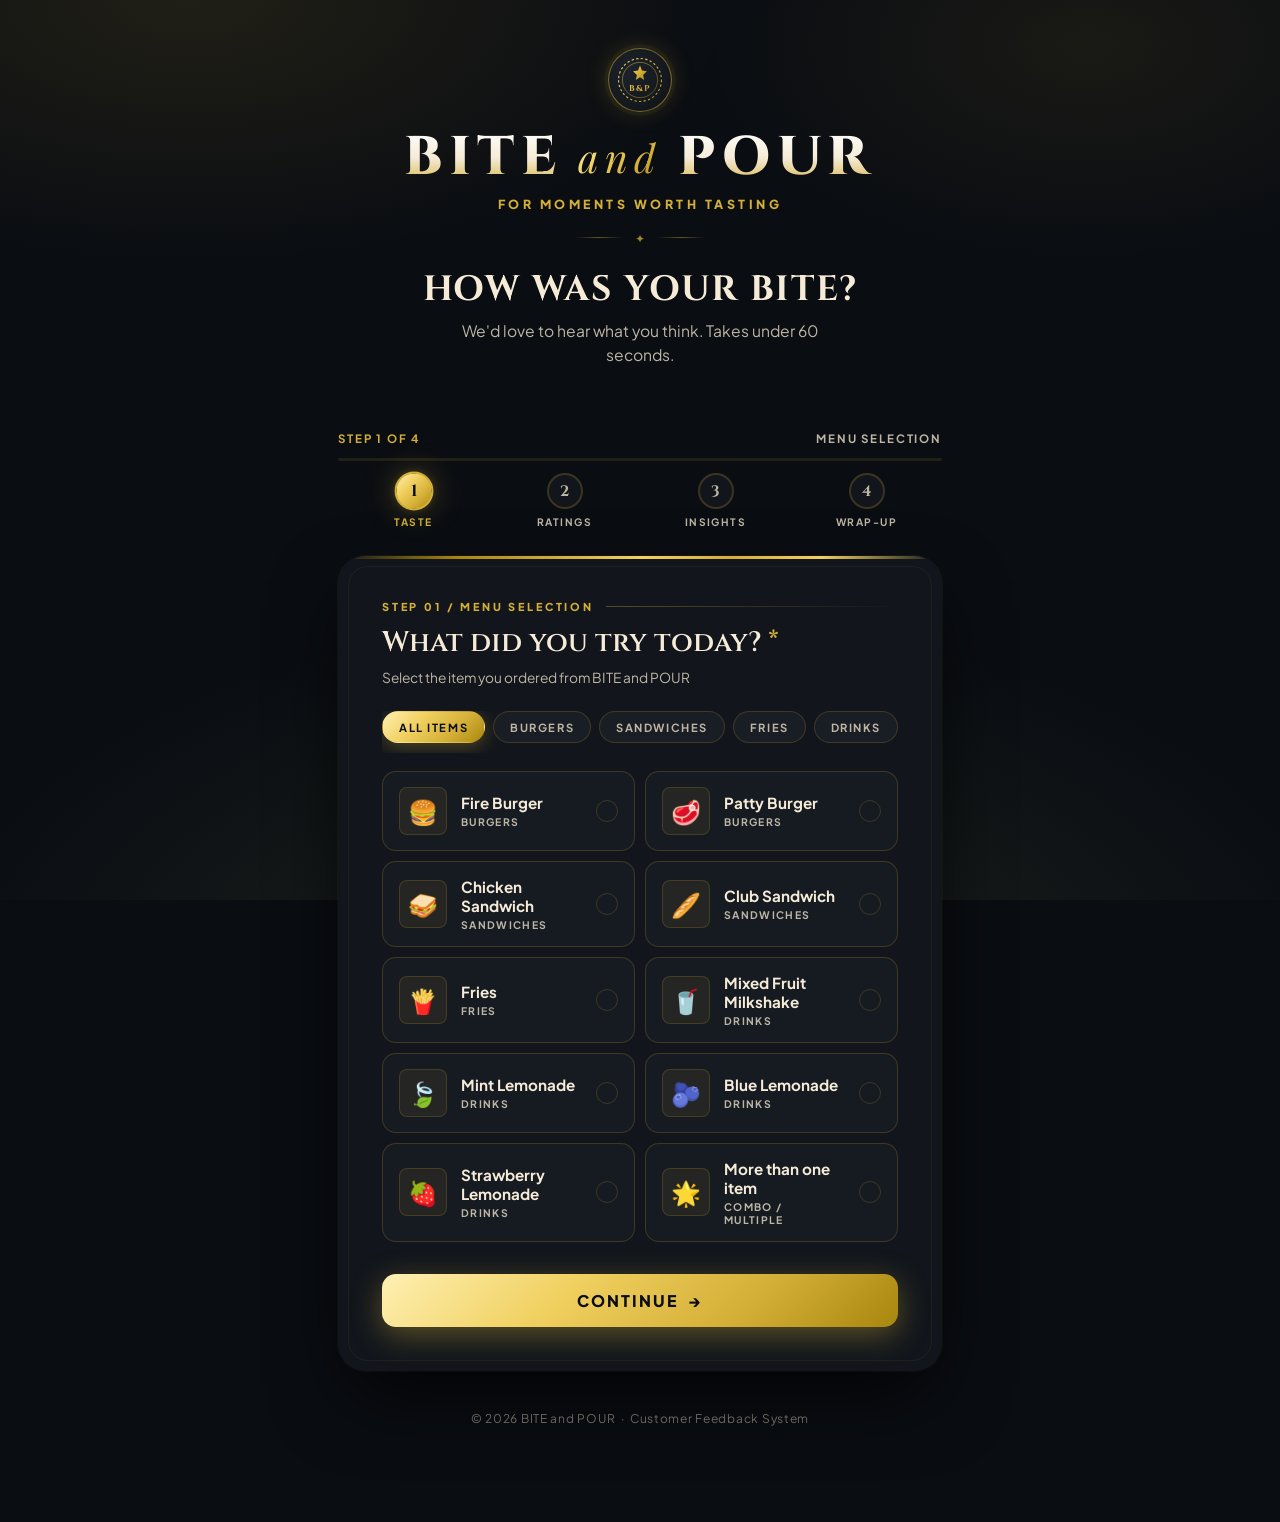
==== feedback-site/netlify-deploy/index.html @ c3768b7c "chore(phase7n): the feedback form that is actually deployed, and its QR card 16 section 2zi item 5. " ====
<!DOCTYPE html>
<html lang="en">
<head>
  <meta charset="UTF-8">
  <meta name="viewport" content="width=device-width, initial-scale=1.0, maximum-scale=1.0">
  <title>BITE and POUR — Customer Feedback</title>
  <meta name="description" content="Share your honest experience with BITE and POUR. Premium feedback, under 60 seconds.">
  <meta name="theme-color" content="#0A0D12">
  <link rel="stylesheet" href="style.css">
  <link rel="icon" href="data:image/svg+xml,<svg xmlns=%22http://www.w3.org/2000/svg%22 viewBox=%220 0 100 100%22><text y=%22.9em%22 font-size=%2290%22>👑</text></svg>">
</head>
<body>

  <!-- Gold Gradient (SVG defs for star fill fallback) -->
  <svg style="width:0;height:0;position:absolute" aria-hidden="true">
    <defs>
      <linearGradient id="gGold" x1="0%" y1="0%" x2="100%" y2="100%">
        <stop offset="0%" stop-color="#F0D060"/>
        <stop offset="50%" stop-color="#D4AF37"/>
        <stop offset="100%" stop-color="#A8870E"/>
      </linearGradient>
    </defs>
  </svg>

  <!-- Ambient particles -->
  <div class="particle-field" id="ptField" aria-hidden="true"></div>

  <main class="app">

    <!-- ═══════════════ BRAND HEADER ═══════════════ -->
    <header class="brand-header">
      
      <!-- Premium Logo Crest Emblem -->
      <div class="brand-logo-emblem" aria-label="BITE and POUR Crest">
        <div class="crest-ring-outer"></div>
        <div class="crest-badge">
          <svg class="crest-svg" viewBox="0 0 60 60" fill="none" xmlns="http://www.w3.org/2000/svg">
            <circle cx="30" cy="30" r="28" stroke="url(#gGold)" stroke-width="1.5" stroke-dasharray="3 3"/>
            <circle cx="30" cy="30" r="23" stroke="url(#gGold)" stroke-width="1" opacity="0.6"/>
            <!-- Crown / Star motif -->
            <path d="M30 11L32.5 17.5L39 18.5L34 23.5L35.5 30L30 26.5L24.5 30L26 23.5L21 18.5L27.5 17.5L30 11Z" fill="url(#gGold)"/>
            <!-- Monogram -->
            <text x="30" y="44" font-family="'Cinzel', Georgia, serif" font-size="11" font-weight="700" fill="url(#gGold)" text-anchor="middle" letter-spacing="1.5">B&amp;P</text>
          </svg>
        </div>
      </div>

      <!-- Balanced Luxury Brand Wordmark -->
      <div class="brand-wordmark" aria-label="BITE and POUR">
        <span class="wm-word">BITE</span>
        <span class="wm-amp">and</span>
        <span class="wm-word">POUR</span>
      </div>

      <p class="brand-tagline">FOR MOMENTS WORTH TASTING</p>

      <div class="header-gold-divider" aria-hidden="true">
        <span class="hgd-line"></span>
        <span class="hgd-star">✦</span>
        <span class="hgd-line"></span>
      </div>

      <h1 class="page-headline">HOW WAS YOUR BITE?</h1>
      <p class="page-subline">We'd love to hear what you think. Takes under 60 seconds.</p>
    </header>

    <!-- ═══════════════ PROGRESS ═══════════════ -->
    <div class="progress-wrap fade-up d4" aria-label="Feedback progress">
      <div class="progress-label">
        <span id="stepLabel">Step 1 of 4</span>
        <span id="stepName">Menu Selection</span>
      </div>
      <div class="progress-track">
        <div class="progress-fill" id="pFill"></div>
      </div>
      <div class="progress-dots">
        <div class="pdot active" id="pd1">
          <div class="pdot-ring"><span>1</span></div>
          <div class="pdot-lbl">Taste</div>
        </div>
        <div class="pdot" id="pd2">
          <div class="pdot-ring"><span>2</span></div>
          <div class="pdot-lbl">Ratings</div>
        </div>
        <div class="pdot" id="pd3">
          <div class="pdot-ring"><span>3</span></div>
          <div class="pdot-lbl">Insights</div>
        </div>
        <div class="pdot" id="pd4">
          <div class="pdot-ring"><span>4</span></div>
          <div class="pdot-lbl">Wrap-Up</div>
        </div>
      </div>
    </div>

    <!-- Error banner -->
    <div class="err-banner" id="errBanner" role="alert">
      <span>⚠️</span>
      <span id="errText">Please complete all required fields.</span>
    </div>

    <!-- ═══════════════ FEEDBACK FORM ═══════════════ -->
    <form id="feedbackForm" name="feedback" method="POST" data-netlify="true" netlify-honeypot="website_hp" novalidate autocomplete="off">
      <input type="hidden" name="form-name" value="feedback">

      <!-- Honeypot -->
      <div class="hp" aria-hidden="true">
        <input type="text" name="website_hp" id="website_hp" tabindex="-1" autocomplete="nope">
      </div>

      <!-- ── STEP 1: MENU SELECTION ── -->
      <div class="form-step active card" id="step-1">
        <div class="step-label">Step 01 / Menu Selection</div>
        <h2 class="q-title">What did you try today? <span class="q-required">*</span></h2>
        <p class="q-sub">Select the item you ordered from BITE and POUR</p>

        <!-- Category filter -->
        <div class="cat-bar" role="group" aria-label="Filter items">
          <button type="button" class="cat-btn on" data-cat="all">All Items</button>
          <button type="button" class="cat-btn" data-cat="burgers">Burgers</button>
          <button type="button" class="cat-btn" data-cat="sandwiches">Sandwiches</button>
          <button type="button" class="cat-btn" data-cat="fries">Fries</button>
          <button type="button" class="cat-btn" data-cat="drinks">Drinks</button>
        </div>

        <div class="product-grid" role="radiogroup" aria-label="Select menu item">

          <label class="pchip" data-cat="burgers">
            <input type="radio" name="item" value="Fire Burger">
            <div class="picon"><span class="picon-emoji">🍔</span></div>
            <div class="pinfo">
              <div class="pname">Fire Burger</div>
              <div class="pcat">Burgers</div>
            </div>
            <div class="pcheck">✓</div>
          </label>

          <label class="pchip" data-cat="burgers">
            <input type="radio" name="item" value="Patty Burger">
            <div class="picon"><span class="picon-emoji">🥩</span></div>
            <div class="pinfo">
              <div class="pname">Patty Burger</div>
              <div class="pcat">Burgers</div>
            </div>
            <div class="pcheck">✓</div>
          </label>

          <label class="pchip" data-cat="sandwiches">
            <input type="radio" name="item" value="Chicken Sandwich">
            <div class="picon"><span class="picon-emoji">🥪</span></div>
            <div class="pinfo">
              <div class="pname">Chicken Sandwich</div>
              <div class="pcat">Sandwiches</div>
            </div>
            <div class="pcheck">✓</div>
          </label>

          <label class="pchip" data-cat="sandwiches">
            <input type="radio" name="item" value="Club Sandwich">
            <div class="picon"><span class="picon-emoji">🥖</span></div>
            <div class="pinfo">
              <div class="pname">Club Sandwich</div>
              <div class="pcat">Sandwiches</div>
            </div>
            <div class="pcheck">✓</div>
          </label>

          <label class="pchip" data-cat="fries">
            <input type="radio" name="item" value="Fries">
            <div class="picon"><span class="picon-emoji">🍟</span></div>
            <div class="pinfo">
              <div class="pname">Fries</div>
              <div class="pcat">Fries</div>
            </div>
            <div class="pcheck">✓</div>
          </label>

          <label class="pchip" data-cat="drinks">
            <input type="radio" name="item" value="Mixed Fruit Milkshake">
            <div class="picon"><span class="picon-emoji">🥤</span></div>
            <div class="pinfo">
              <div class="pname">Mixed Fruit Milkshake</div>
              <div class="pcat">Drinks</div>
            </div>
            <div class="pcheck">✓</div>
          </label>

          <label class="pchip" data-cat="drinks">
            <input type="radio" name="item" value="Mint Lemonade">
            <div class="picon"><span class="picon-emoji">🍃</span></div>
            <div class="pinfo">
              <div class="pname">Mint Lemonade</div>
              <div class="pcat">Drinks</div>
            </div>
            <div class="pcheck">✓</div>
          </label>

          <label class="pchip" data-cat="drinks">
            <input type="radio" name="item" value="Blue Lemonade">
            <div class="picon"><span class="picon-emoji">🫐</span></div>
            <div class="pinfo">
              <div class="pname">Blue Lemonade</div>
              <div class="pcat">Drinks</div>
            </div>
            <div class="pcheck">✓</div>
          </label>

          <label class="pchip" data-cat="drinks">
            <input type="radio" name="item" value="Strawberry Lemonade">
            <div class="picon"><span class="picon-emoji">🍓</span></div>
            <div class="pinfo">
              <div class="pname">Strawberry Lemonade</div>
              <div class="pcat">Drinks</div>
            </div>
            <div class="pcheck">✓</div>
          </label>

          <label class="pchip" data-cat="all">
            <input type="radio" name="item" value="More than one item">
            <div class="picon"><span class="picon-emoji">🌟</span></div>
            <div class="pinfo">
              <div class="pname">More than one item</div>
              <div class="pcat">Combo / Multiple</div>
            </div>
            <div class="pcheck">✓</div>
          </label>

        </div>

        <div class="nav-row">
          <button type="button" class="btn-next" id="next1">
            CONTINUE <span class="btn-arrow">→</span>
          </button>
        </div>
      </div><!-- /step-1 -->

      <!-- ── STEP 2: RATINGS ── -->
      <div class="form-step card" id="step-2">
        <div class="step-label">Step 02 / Quality Ratings</div>
        <h2 class="q-title">Rate your experience</h2>
        <p class="q-sub">Be honest — we use this to improve.</p>

        <!-- Overall -->
        <div class="rating-group">
          <div class="rq-title">Overall Experience <span class="q-required">*</span></div>
          <div class="stars" role="radiogroup" aria-label="Overall rating" data-field="overall_rating">
            <button type="button" class="star-btn" data-v="1" aria-label="1 star"><span class="star-glyph">★</span></button>
            <button type="button" class="star-btn" data-v="2" aria-label="2 stars"><span class="star-glyph">★</span></button>
            <button type="button" class="star-btn" data-v="3" aria-label="3 stars"><span class="star-glyph">★</span></button>
            <button type="button" class="star-btn" data-v="4" aria-label="4 stars"><span class="star-glyph">★</span></button>
            <button type="button" class="star-btn" data-v="5" aria-label="5 stars"><span class="star-glyph">★</span></button>
          </div>
          <div style="text-align:center"><span class="star-pill" id="overall_rating_pill">Tap a star to rate</span></div>
          <input type="hidden" name="overall_rating" id="overall_rating">
        </div>

        <!-- Taste -->
        <div class="rating-group">
          <div class="rq-title">Taste <span class="q-required">*</span></div>
          <div class="stars" role="radiogroup" aria-label="Taste rating" data-field="taste_rating">
            <button type="button" class="star-btn" data-v="1" aria-label="1 star"><span class="star-glyph">★</span></button>
            <button type="button" class="star-btn" data-v="2" aria-label="2 stars"><span class="star-glyph">★</span></button>
            <button type="button" class="star-btn" data-v="3" aria-label="3 stars"><span class="star-glyph">★</span></button>
            <button type="button" class="star-btn" data-v="4" aria-label="4 stars"><span class="star-glyph">★</span></button>
            <button type="button" class="star-btn" data-v="5" aria-label="5 stars"><span class="star-glyph">★</span></button>
          </div>
          <div style="text-align:center"><span class="star-pill" id="taste_rating_pill">Tap a star to rate</span></div>
          <input type="hidden" name="taste_rating" id="taste_rating">
        </div>

        <!-- Presentation -->
        <div class="rating-group">
          <div class="rq-title">Presentation <span class="q-required">*</span></div>
          <div class="stars" role="radiogroup" aria-label="Presentation rating" data-field="presentation_rating">
            <button type="button" class="star-btn" data-v="1" aria-label="1 star"><span class="star-glyph">★</span></button>
            <button type="button" class="star-btn" data-v="2" aria-label="2 stars"><span class="star-glyph">★</span></button>
            <button type="button" class="star-btn" data-v="3" aria-label="3 stars"><span class="star-glyph">★</span></button>
            <button type="button" class="star-btn" data-v="4" aria-label="4 stars"><span class="star-glyph">★</span></button>
            <button type="button" class="star-btn" data-v="5" aria-label="5 stars"><span class="star-glyph">★</span></button>
          </div>
          <div style="text-align:center"><span class="star-pill" id="presentation_rating_pill">Tap a star to rate</span></div>
          <input type="hidden" name="presentation_rating" id="presentation_rating">
        </div>

        <div class="nav-row">
          <button type="button" class="btn-back" id="back2">← BACK</button>
          <button type="button" class="btn-next" id="next2">
            CONTINUE <span class="btn-arrow">→</span>
          </button>
        </div>
      </div><!-- /step-2 -->

      <!-- ── STEP 3: VALUE & INSIGHTS ── -->
      <div class="form-step card" id="step-3">
        <div class="step-label">Step 03 / Value &amp; Insights</div>
        <h2 class="q-title">Tell us a little more</h2>

        <div class="gap-md">
          <div class="mini-q">Was it worth the price? <span class="req">*</span></div>
          <div class="opts" role="radiogroup" aria-label="Price value">
            <label class="opt"><input type="radio" name="value_rating" value="Absolutely"><span>Absolutely</span></label>
            <label class="opt"><input type="radio" name="value_rating" value="Yes"><span>Yes</span></label>
            <label class="opt"><input type="radio" name="value_rating" value="It was okay"><span>It was okay</span></label>
            <label class="opt"><input type="radio" name="value_rating" value="Could be better"><span>Could be better</span></label>
            <label class="opt"><input type="radio" name="value_rating" value="Not really"><span>Not really</span></label>
          </div>
        </div>

        <div class="gap-md">
          <div class="mini-q">What did you like the most?</div>
          <input type="text" name="liked_most" class="field" placeholder="Tell us what stood out..." maxlength="255">
        </div>

        <div>
          <div class="mini-q">What should we improve?</div>
          <textarea name="improvement" class="field" placeholder="Be honest — we want to get better." maxlength="1000"></textarea>
        </div>

        <div class="nav-row">
          <button type="button" class="btn-back" id="back3">← BACK</button>
          <button type="button" class="btn-next" id="next3">
            CONTINUE <span class="btn-arrow">→</span>
          </button>
        </div>
      </div><!-- /step-3 -->

      <!-- ── STEP 4: FINAL THOUGHT ── -->
      <div class="form-step card" id="step-4">
        <div class="step-label">Step 04 / Final Thought</div>
        <h2 class="q-title">One last thing...</h2>

        <div class="gap-md">
          <div class="mini-q">Would you buy from BITE and POUR again? <span class="req">*</span></div>
          <div class="opts" role="radiogroup" aria-label="Buy again?">
            <label class="opt"><input type="radio" name="buy_again" value="Definitely"><span>Definitely 🔥</span></label>
            <label class="opt"><input type="radio" name="buy_again" value="Probably"><span>Probably</span></label>
            <label class="opt"><input type="radio" name="buy_again" value="Maybe"><span>Maybe</span></label>
            <label class="opt"><input type="radio" name="buy_again" value="Probably not"><span>Probably not</span></label>
          </div>
        </div>

        <div>
          <div class="mini-q">Describe BITE and POUR in one word.</div>
          <input type="text" name="one_word" class="field" placeholder="Your one word..." maxlength="50">
        </div>

        <div class="nav-row">
          <button type="button" class="btn-back" id="back4">← BACK</button>
          <button type="submit" class="btn-submit" id="submitBtn">
            <span class="spinner" id="spinner"></span>
            <span id="submitText">SUBMIT MY REVIEW</span>
            <span class="btn-arrow">→</span>
          </button>
        </div>
      </div><!-- /step-4 -->

    </form>

    <!-- ═══════════════ THANK YOU ═══════════════ -->
    <div class="thankyou" id="thankyou" role="region" aria-live="polite">
      <div class="check-wrap">
        <svg class="check-svg" viewBox="0 0 52 52" aria-hidden="true">
          <circle class="check-circle" cx="26" cy="26" r="23"
            fill="none" stroke="rgba(124,139,90,0.45)" stroke-width="3"/>
          <path class="check-path"
            fill="none" stroke="#D4AF37" stroke-width="4"
            stroke-linecap="round" stroke-linejoin="round"
            d="M14 27l7 7 16-16"/>
        </svg>
      </div>

      <h2 class="ty-title">THANK YOU! ❤️</h2>
      <div class="ty-sub">Your feedback has been served.</div>
      <p class="ty-msg">
        We appreciate you taking a moment to rate BITE and POUR.<br>
        <strong>See you at the next bite. 🔥</strong>
      </p>
      <div class="ty-quote">"Good Food, Good Mood"</div>
      <div class="ty-brand">BITE and POUR</div>
      <div class="ty-foot">For Moments Worth Tasting.</div>
    </div>

    <footer class="app-footer">
      <p>&copy; 2026 BITE and POUR &nbsp;·&nbsp; Customer Feedback System</p>
    </footer>

  </main>

  <script src="script.js"></script>
</body>
</html>
---- feedback-site/netlify-deploy/style.css ----
/* ============================================================
   BITE and POUR — ULTIMATE LUXURY BRAND SYSTEM
   Official Palette:
   #0A0D12  Deep Charcoal (main bg)
   #12161C  Card bg
   #191E25  Input bg
   #D4AF37  Gold primary
   #F0D060  Gold light
   #A8870E  Gold dark
   #F5EBD7  Cream (main text)
   #BDB5A5  Cream muted
   #6F5A22  Dark gold border
   #7C8B5A  Olive success
============================================================ */

@import url('https://fonts.googleapis.com/css2?family=Cinzel:wght@600;700;800;900&family=Playfair+Display:ital,wght@0,600;1,400;1,600&family=Plus+Jakarta+Sans:wght@400;500;600;700;800&display=swap');

/* ─── TOKENS ────────────────────────────────────────────── */
:root {
  --bg:          #0A0D12;
  --card:        #12161C;
  --card-2:      #161B23;
  --input:       #191E25;

  --gold:        #D4AF37;
  --gold-lt:     #F0D060;
  --gold-dk:     #A8870E;
  --gold-foil:   linear-gradient(135deg, #FFF0B3 0%, #F0D060 35%, #D4AF37 70%, #A8870E 100%);
  --gold-glow:   rgba(212,175,55,0.32);
  --gold-subtle: rgba(212,175,55,0.10);

  --cream:       #F5EBD7;
  --cream-2:     #BDB5A5;
  --cream-3:     rgba(245,235,215,0.45);

  --border:      rgba(111,90,34,0.45);
  --border-gold: rgba(212,175,55,0.25);

  --olive:       #7C8B5A;
  --olive-lt:    #98A870;

  --r-sm:  8px;
  --r-md:  14px;
  --r-lg:  22px;
  --r-xl:  28px;
  --r-inf: 9999px;

  --ff-brand: 'Cinzel', Georgia, serif;
  --ff-h:     'Cinzel', Georgia, serif;
  --ff-b:     'Plus Jakarta Sans', -apple-system, sans-serif;
  --ff-serif: 'Playfair Display', Georgia, serif;

  --sh-card: 0 32px 80px -16px rgba(0,0,0,0.9), 0 0 0 1px rgba(212,175,55,0.07);
  --sh-gold: 0 0 30px rgba(212,175,55,0.30), 0 0 8px rgba(212,175,55,0.18);

  --ease: cubic-bezier(0.16,1,0.3,1);
  --t1:   0.18s ease;
  --t2:   0.32s var(--ease);
  --t3:   0.55s var(--ease);
}

/* ─── RESET ─────────────────────────────────────────────── */
*,*::before,*::after { box-sizing: border-box; margin: 0; padding: 0; }
html {
  scroll-behavior: smooth;
  -webkit-tap-highlight-color: transparent;
  background: var(--bg);
  overflow-x: hidden;
}
body {
  font-family: var(--ff-b);
  background: var(--bg);
  color: var(--cream);
  min-height: 100vh;
  overflow-x: hidden;
  overflow-wrap: anywhere;

  /* Multi-layer warm atmospheric backdrop */
  background-image:
    radial-gradient(ellipse 65% 45% at 15% 0%,   rgba(212,175,55,0.11) 0%, transparent 65%),
    radial-gradient(ellipse 50% 40% at 85% 5%,   rgba(212,175,55,0.08) 0%, transparent 60%),
    radial-gradient(ellipse 80% 60% at 50% 110%,  rgba(124,139,90,0.18) 0%, transparent 70%),
    radial-gradient(ellipse 60% 50% at 50% 40%,   rgba(10,13,18,0.55)  0%, transparent 85%);
  background-attachment: fixed;
}

/* ─── PARTICLES ─────────────────────────────────────────── */
.particle-field {
  position: fixed; inset: 0;
  pointer-events: none;
  overflow: hidden;
  z-index: 0;
}
.pt {
  position: absolute;
  border-radius: 50%;
  background: var(--gold);
  opacity: 0;
  animation: ptFloat var(--d) var(--dl) ease-in-out infinite;
}
@keyframes ptFloat {
  0%   { opacity: 0;    transform: translateY(105vh) scale(0.3); }
  12%  { opacity: 0.55; }
  88%  { opacity: 0.15; }
  100% { opacity: 0;    transform: translateY(-8vh) scale(1); }
}

/* ─── LAYOUT ─────────────────────────────────────────────── */
.app {
  width: min(100% - 24px, 660px);
  margin-inline: auto;
  padding: clamp(24px,6vw,48px) clamp(12px,5vw,28px) clamp(64px,10vw,96px);
  position: relative;
  z-index: 1;
}

/* ─── BRAND HEADER ───────────────────────────────────────── */
.brand-header {
  text-align: center;
  padding-bottom: clamp(20px, 4vw, 32px);
  margin-bottom: clamp(24px, 5vw, 32px);
  position: relative;
}

/* Logo Crest Emblem */
.brand-logo-emblem {
  width: 64px; height: 64px;
  margin: 0 auto 16px auto;
  position: relative;
  display: flex;
  align-items: center;
  justify-content: center;
}
.crest-badge {
  width: 64px; height: 64px;
  border-radius: 50%;
  background: radial-gradient(circle at 35% 35%, #1D232C 0%, #12161C 75%, #0A0D12 100%);
  border: 1.5px solid rgba(212,175,55,0.55);
  display: flex;
  align-items: center;
  justify-content: center;
  box-shadow: 0 0 24px rgba(212,175,55,0.20), 0 0 0 4px rgba(212,175,55,0.05);
  transition: var(--t2);
}
.brand-logo-emblem:hover .crest-badge {
  transform: scale(1.06);
  border-color: var(--gold);
  box-shadow: 0 0 32px rgba(212,175,55,0.35);
}
.crest-svg {
  width: 46px; height: 46px;
}

/* Brand Wordmark */
.brand-wordmark {
  font-family: var(--ff-brand);
  font-size: clamp(2.1rem, 6.5vw, 3.4rem);
  font-weight: 800;
  letter-spacing: 0.12em;
  line-height: 1.1;
  margin-bottom: 8px;
  display: flex;
  align-items: center;
  justify-content: center;
  gap: clamp(6px, 2vw, 14px);
  white-space: nowrap;
}
.wm-word {
  background: linear-gradient(180deg, #FFFFFF 0%, #F5EBD7 50%, #D4AF37 100%);
  -webkit-background-clip: text;
  -webkit-text-fill-color: transparent;
  background-clip: text;
}
.wm-amp {
  font-family: var(--ff-serif);
  font-size: 0.72em;
  font-weight: 400;
  font-style: italic;
  background: var(--gold-foil);
  -webkit-background-clip: text;
  -webkit-text-fill-color: transparent;
  background-clip: text;
  padding: 0 2px;
}

/* Tagline */
.brand-tagline {
  font-family: var(--ff-b);
  font-size: clamp(0.7rem, 2vw, 0.78rem);
  font-weight: 800;
  letter-spacing: 0.28em;
  text-transform: uppercase;
  color: var(--gold);
  margin-bottom: 18px;
}

/* Divider */
.header-gold-divider {
  display: flex;
  align-items: center;
  justify-content: center;
  gap: 12px;
  margin-bottom: 20px;
}
.hgd-line {
  width: 48px;
  height: 1px;
  background: linear-gradient(90deg, transparent, rgba(212,175,55,0.45), transparent);
}
.hgd-star {
  color: var(--gold);
  font-size: 0.78rem;
  opacity: 0.75;
}

/* Headline */
.page-headline {
  font-family: var(--ff-brand);
  font-size: clamp(1.5rem, 4.8vw, 2.2rem);
  font-weight: 700;
  letter-spacing: 0.05em;
  text-transform: uppercase;
  color: var(--cream);
  margin-bottom: 6px;
}
.page-subline {
  font-family: var(--ff-b);
  font-size: clamp(0.88rem, 2.5vw, 0.98rem);
  color: var(--cream-2);
  max-width: 420px;
  margin: 0 auto;
  line-height: 1.55;
}

/* Entrance animations */
.fade-up { opacity: 0; transform: translateY(28px); animation: fadeUp 0.8s var(--ease) forwards; }
.d1 { animation-delay: 0.05s; }
.d2 { animation-delay: 0.18s; }
.d3 { animation-delay: 0.30s; }
.d4 { animation-delay: 0.42s; }
.d5 { animation-delay: 0.56s; }
@keyframes fadeUp { to { opacity:1; transform:translateY(0); } }

/* ─── PROGRESS BAR ───────────────────────────────────────── */
.progress-wrap {
  margin-bottom: 28px;
  display: flex;
  flex-direction: column;
  gap: 12px;
}

/* Step counter text */
.progress-label {
  display: flex;
  justify-content: space-between;
  align-items: center;
  font-size: 0.72rem;
  font-weight: 700;
  text-transform: uppercase;
  letter-spacing: 0.16em;
}
.progress-label span:first-child { color: var(--gold); }
.progress-label span:last-child  { color: var(--cream-2); }

/* Track */
.progress-track {
  height: 3px;
  background: rgba(212,175,55,0.12);
  border-radius: var(--r-inf);
  overflow: hidden;
}
.progress-fill {
  height: 100%;
  width: 0%;
  background: var(--gold-foil);
  box-shadow: 0 0 12px var(--gold-glow);
  border-radius: var(--r-inf);
  transition: width 0.5s var(--ease);
}

/* Step dots */
.progress-dots {
  display: flex;
  justify-content: space-between;
}
.pdot {
  display: flex;
  flex-direction: column;
  align-items: center;
  gap: 6px;
  cursor: default;
  flex: 1;
}
.pdot-ring {
  width: 36px; height: 36px;
  border-radius: 50%;
  border: 2px solid var(--border);
  background: var(--card);
  display: flex;
  align-items: center;
  justify-content: center;
  font-family: var(--ff-h);
  font-size: 0.95rem;
  font-weight: 700;
  color: var(--cream-2);
  transition: var(--t2);
  position: relative;
}
.pdot.done .pdot-ring {
  border-color: var(--gold);
  background: rgba(212,175,55,0.14);
  color: var(--gold);
}
.pdot.done .pdot-ring::after {
  content: '✓';
  position: absolute;
  inset: 0;
  display: flex;
  align-items: center;
  justify-content: center;
  font-size: 0.85rem;
  color: var(--gold);
}
.pdot.done .pdot-ring span { opacity: 0; }
.pdot.active .pdot-ring {
  border-color: var(--gold);
  background: var(--gold-foil);
  color: var(--bg);
  box-shadow: var(--sh-gold);
  transform: scale(1.08);
}
.pdot-lbl {
  font-size: 0.64rem;
  font-weight: 700;
  text-transform: uppercase;
  letter-spacing: 0.14em;
  color: var(--cream-2);
  transition: var(--t1);
  text-align: center;
}
.pdot.active .pdot-lbl { color: var(--gold); }
@media (max-width:400px) { .pdot-lbl { display:none; } }

/* ─── GLASS FORM CARD ────────────────────────────────────── */
.card {
  background: var(--card);
  border: 1px solid var(--border-gold);
  border-radius: var(--r-xl);
  padding: clamp(24px,6vw,44px);
  box-shadow: var(--sh-card);
  position: relative;
  overflow: hidden;
}

/* Top gold accent stripe */
.card::before {
  content: '';
  position: absolute;
  top: 0; left: 0; right: 0;
  height: 2.5px;
  background: linear-gradient(90deg, transparent, var(--gold-dk) 20%, var(--gold-lt) 50%, var(--gold) 65%, var(--gold-lt) 80%, transparent);
}

/* Inner hairline frame */
.card::after {
  content: '';
  position: absolute;
  top: 10px; left: 10px; right: 10px; bottom: 10px;
  border: 1px solid rgba(212,175,55,0.07);
  border-radius: calc(var(--r-xl) - 8px);
  pointer-events: none;
}

/* ─── WIZARD STEPS (CSS-DRIVEN) ──────────────────────────── */
/* All steps hidden by CSS — JS only toggles the .active class */
.form-step {
  display: none;
}
.form-step.active {
  display: block;
  animation: stepIn 0.4s var(--ease) both;
}
@keyframes stepIn {
  from { opacity: 0; transform: translateY(14px); }
  to   { opacity: 1; transform: translateY(0);    }
}

/* ─── STEP LABELS ────────────────────────────────────────── */
.step-label {
  font-family: var(--ff-b);
  font-size: 0.68rem;
  font-weight: 800;
  text-transform: uppercase;
  letter-spacing: 0.26em;
  color: var(--gold);
  margin-bottom: 12px;
  display: flex;
  align-items: center;
  gap: 12px;
}
.step-label::after {
  content: '';
  flex: 1;
  height: 1px;
  background: linear-gradient(to right, rgba(212,175,55,0.35), transparent);
}

.q-title {
  font-family: var(--ff-h);
  font-size: clamp(1.4rem,4.8vw,1.75rem);
  font-weight: 600;
  color: var(--cream);
  margin-bottom: 6px;
  line-height: 1.3;
}
.q-sub {
  font-size: 0.86rem;
  color: var(--cream-2);
  margin-bottom: 22px;
  line-height: 1.5;
}
.q-required { color: var(--gold); }

/* ─── CATEGORY TABS ──────────────────────────────────────── */
.cat-bar {
  display: flex;
  gap: 8px;
  overflow-x: auto;
  padding-bottom: 10px;
  margin-bottom: 18px;
  scrollbar-width: none;
}
.cat-bar::-webkit-scrollbar { display: none; }

.cat-btn {
  flex-shrink: 0;
  background: var(--input);
  border: 1px solid var(--border);
  color: var(--cream-2);
  font-family: var(--ff-b);
  font-size: 0.7rem;
  font-weight: 700;
  letter-spacing: 0.14em;
  text-transform: uppercase;
  padding: 8px 16px;
  border-radius: var(--r-inf);
  cursor: pointer;
  white-space: nowrap;
  transition: var(--t2);
  outline: none;
}
.cat-btn:hover {
  color: var(--cream);
  border-color: var(--gold);
  background: var(--gold-subtle);
}
.cat-btn.on {
  background: var(--gold-foil);
  color: var(--bg);
  border-color: transparent;
  box-shadow: 0 4px 18px rgba(212,175,55,0.32);
}

/* ─── PRODUCT GRID & CHIPS ───────────────────────────────── */
.product-grid {
  display: grid;
  grid-template-columns: repeat(2, 1fr);
  gap: 10px;
}
@media (max-width:460px) { .product-grid { grid-template-columns: 1fr; } }

.pchip {
  display: flex;
  align-items: center;
  gap: 14px;
  padding: 15px 16px;
  background: rgba(25,30,37,0.75);
  border: 1px solid var(--border);
  border-radius: var(--r-md);
  cursor: pointer;
  user-select: none;
  transition: var(--t2);
  position: relative;
  overflow: hidden;
}
/* shimmer sweep */
.pchip::before {
  content: '';
  position: absolute;
  inset: 0;
  background: linear-gradient(110deg, transparent 20%, rgba(212,175,55,0.09) 48%, transparent 80%);
  transform: translateX(-120%);
  transition: transform 0.65s ease;
}
.pchip:hover::before { transform: translateX(120%); }
.pchip:hover {
  border-color: rgba(212,175,55,0.55);
  background: rgba(25,30,37,0.96);
  transform: translateY(-2px);
}
.pchip.on {
  border-color: var(--gold);
  background: rgba(212,175,55,0.11);
  box-shadow: 0 0 22px rgba(212,175,55,0.20), inset 0 0 0 1px rgba(212,175,55,0.08);
  transform: scale(1.02);
}
.pchip input[type="radio"] { position:absolute; opacity:0; width:0; height:0; pointer-events:none; }

/* Icon box */
.picon {
  width: 48px; height: 48px;
  flex-shrink: 0;
  border-radius: var(--r-sm);
  background: rgba(212,175,55,0.08);
  border: 1px solid var(--border);
  display: flex;
  align-items: center;
  justify-content: center;
  font-size: 1.5rem;
  line-height: 1;
  transition: var(--t2);
}
.pchip.on .picon {
  background: var(--gold-foil);
  border-color: transparent;
  box-shadow: 0 0 14px rgba(212,175,55,0.45);
  transform: scale(1.05);
}
.pchip.on .picon-emoji { filter: grayscale(1) brightness(0); }

/* Text block */
.pinfo { flex: 1; min-width: 0; }
.pname {
  font-family: var(--ff-b);
  font-size: 0.95rem;
  font-weight: 700;
  color: var(--cream);
  white-space: normal;
  line-height: 1.25;
  transition: var(--t1);
}
.pchip.on .pname { color: var(--gold-lt); }
.pcat {
  font-size: 0.65rem;
  font-weight: 700;
  text-transform: uppercase;
  letter-spacing: 0.13em;
  color: var(--cream-2);
  margin-top: 3px;
}

/* Checkmark ring */
.pcheck {
  width: 22px; height: 22px;
  border-radius: 50%;
  border: 1.5px solid var(--border);
  display: flex;
  align-items: center;
  justify-content: center;
  font-size: 0.68rem;
  font-weight: 800;
  color: transparent;
  flex-shrink: 0;
  transition: var(--t2);
}
.pchip.on .pcheck {
  background: var(--gold-foil);
  border-color: transparent;
  color: var(--bg);
  box-shadow: 0 0 10px rgba(212,175,55,0.5);
}

/* ─── RATING GROUPS ──────────────────────────────────────── */
.rating-group {
  padding: 20px 0;
  border-bottom: 1px solid rgba(212,175,55,0.08);
}
.rating-group:last-of-type { border-bottom: none; padding-bottom: 0; }
.rating-group:first-of-type { padding-top: 0; }

.rq-title {
  font-family: var(--ff-h);
  font-size: clamp(1.1rem,3.8vw,1.35rem);
  font-weight: 600;
  color: var(--cream);
  margin-bottom: 16px;
  display: flex;
  align-items: center;
  gap: 8px;
}

/* Star row */
.stars {
  display: flex;
  justify-content: center;
  gap: clamp(4px,3vw,16px);
  margin-bottom: 12px;
}

/* Star using Unicode ★ for reliability + size */
.star-btn {
  background: none;
  border: none;
  cursor: pointer;
  outline: none;
  padding: 4px;
  -webkit-tap-highlight-color: transparent;
  touch-action: manipulation;
  display: flex;
  align-items: center;
  justify-content: center;
  transition: transform 0.15s var(--ease);
}
.star-glyph {
  font-size: clamp(2.6rem,8vw,3.2rem);
  line-height: 1;
  color: rgba(212,175,55,0.15);
  -webkit-text-stroke: 1.5px rgba(212,175,55,0.35);
  transition: color 0.12s ease, text-shadow 0.12s ease, -webkit-text-stroke 0.12s ease;
  display: block;
}
.star-btn:hover .star-glyph,
.star-btn.hover .star-glyph,
.star-btn.lit .star-glyph {
  color: var(--gold);
  -webkit-text-stroke: 0px;
  text-shadow: 0 0 20px rgba(212,175,55,0.8), 0 0 6px rgba(212,175,55,0.5);
}
.star-btn:hover { transform: scale(1.2); }
.star-btn.lit  { transform: scale(1.08); }

.star-pill {
  text-align: center;
  font-family: var(--ff-b);
  font-size: 0.78rem;
  font-weight: 700;
  text-transform: uppercase;
  letter-spacing: 0.18em;
  color: var(--gold);
  background: rgba(212,175,55,0.08);
  border: 1px solid rgba(212,175,55,0.25);
  padding: 5px 18px;
  border-radius: var(--r-inf);
  display: inline-block;
  min-width: 140px;
  transition: var(--t1);
}

/* ─── OPTION CHIPS ───────────────────────────────────────── */
.opts {
  display: flex;
  flex-wrap: wrap;
  gap: 9px;
}
.opt {
  flex: 0 0 auto;
  background: rgba(25,30,37,0.85);
  border: 1px solid var(--border);
  border-radius: var(--r-sm);
  padding: 11px 18px;
  font-family: var(--ff-b);
  font-size: 0.9rem;
  font-weight: 500;
  color: var(--cream-2);
  cursor: pointer;
  user-select: none;
  transition: var(--t2);
  position: relative;
}
.opt input[type="radio"] { position:absolute; opacity:0; width:0; height:0; pointer-events:none; }
.opt:hover {
  color: var(--cream);
  border-color: rgba(212,175,55,0.6);
  background: rgba(25,30,37,0.98);
}
.opt.on {
  background: rgba(212,175,55,0.12);
  border-color: var(--gold);
  color: var(--gold-lt);
  font-weight: 700;
  box-shadow: 0 0 18px rgba(212,175,55,0.20);
}

/* ─── TEXT INPUTS ────────────────────────────────────────── */
.field {
  width: 100%;
  background: var(--input);
  border: 1px solid var(--border);
  border-radius: var(--r-md);
  padding: 15px 18px;
  color: var(--cream);
  font-family: var(--ff-b);
  font-size: 0.97rem;
  outline: none;
  transition: border-color var(--t1), box-shadow var(--t1), background var(--t1);
  -webkit-appearance: none;
  appearance: none;
  display: block;
}
.field::placeholder { color: var(--cream-2); opacity: 0.55; }
.field:focus {
  border-color: var(--gold);
  background: rgba(25,30,37,0.98);
  box-shadow: 0 0 0 3px rgba(212,175,55,0.18), 0 0 0 1px var(--gold);
}
textarea.field { min-height: 100px; resize: vertical; line-height: 1.65; }

/* ─── SPACER ─────────────────────────────────────────────── */
.gap-sm { margin-bottom: 18px; }
.gap-md { margin-bottom: 24px; }

/* ─── SECTION MINI HEADING ───────────────────────────────── */
.mini-q {
  font-family: var(--ff-h);
  font-size: clamp(1.05rem,3.5vw,1.3rem);
  font-weight: 600;
  color: var(--cream);
  margin-bottom: 12px;
}
.mini-q .req { color: var(--gold); }

/* ─── ERROR BANNER ───────────────────────────────────────── */
.err-banner {
  display: none;
  align-items: center;
  gap: 10px;
  padding: 14px 18px;
  background: rgba(200,60,60,0.1);
  border: 1px solid rgba(200,60,60,0.4);
  border-radius: var(--r-md);
  color: #f9c6c4;
  font-size: 0.88rem;
  font-weight: 500;
  margin-bottom: 20px;
  line-height: 1.5;
}
.err-banner.show { display: flex; }

/* ─── NAVIGATION ─────────────────────────────────────────── */
.nav-row {
  display: flex;
  gap: 12px;
  margin-top: 32px;
}

.btn-back {
  flex: 1;
  background: transparent;
  border: 1px solid var(--border);
  color: var(--cream-2);
  font-family: var(--ff-b);
  font-size: 0.88rem;
  font-weight: 700;
  letter-spacing: 0.1em;
  text-transform: uppercase;
  padding: 16px 20px;
  border-radius: var(--r-md);
  cursor: pointer;
  transition: var(--t2);
  outline: none;
}
.btn-back:hover {
  border-color: var(--gold);
  color: var(--cream);
  background: var(--gold-subtle);
}

.btn-next,
.btn-submit {
  flex: 2;
  background: var(--gold-foil);
  color: var(--bg);
  font-family: var(--ff-b);
  font-size: 1rem;
  font-weight: 800;
  letter-spacing: 0.13em;
  text-transform: uppercase;
  border: none;
  border-radius: var(--r-md);
  padding: 16px 28px;
  cursor: pointer;
  box-shadow: 0 8px 30px rgba(212,175,55,0.38);
  transition: transform var(--t2), box-shadow var(--t2);
  display: flex;
  align-items: center;
  justify-content: center;
  gap: 10px;
  position: relative;
  overflow: hidden;
  outline: none;
}
/* shine sweep */
.btn-next::after, .btn-submit::after {
  content: '';
  position: absolute;
  top: 0; left: -120%; width: 80%; height: 100%;
  background: linear-gradient(90deg, transparent, rgba(255,255,255,0.28), transparent);
  transform: skewX(-20deg);
  transition: left 0.6s ease;
}
.btn-next:hover::after, .btn-submit:hover::after { left: 140%; }
.btn-next:hover, .btn-submit:hover {
  transform: translateY(-3px);
  box-shadow: 0 14px 40px rgba(212,175,55,0.52);
}
.btn-next:active, .btn-submit:active { transform: scale(0.97); }
.btn-submit:disabled {
  opacity: 0.6;
  cursor: not-allowed;
  transform: none;
}
.btn-arrow {
  display: inline-block;
  transition: transform 0.18s ease;
}
.btn-next:hover .btn-arrow { transform: translateX(4px); }

/* Spinner */
.spinner {
  width: 20px; height: 20px;
  border: 2.5px solid rgba(10,13,18,0.25);
  border-top-color: var(--bg);
  border-radius: 50%;
  animation: spin 0.75s linear infinite;
  display: none;
}
@keyframes spin { to { transform: rotate(360deg); } }

/* ─── HONEYPOT ───────────────────────────────────────────── */
.hp { display:none!important; visibility:hidden!important; pointer-events:none!important; }

/* ─── THANK YOU ──────────────────────────────────────────── */
.thankyou {
  display: none;
  text-align: center;
  padding: clamp(48px,10vw,80px) 28px;
  background: var(--card);
  border: 1px solid rgba(212,175,55,0.25);
  border-radius: var(--r-xl);
  box-shadow: var(--sh-card);
  opacity: 0;
  transform: translateY(24px) scale(0.97);
  transition: opacity 0.6s var(--ease), transform 0.6s var(--ease);
  position: relative;
  overflow: hidden;
}
.thankyou::before {
  content: '';
  position: absolute;
  top: 0; left: 0; right: 0;
  height: 2.5px;
  background: linear-gradient(90deg, transparent, var(--gold-dk) 20%, var(--gold-lt) 50%, var(--gold) 70%, transparent);
}
.thankyou.show {
  display: block;
  opacity: 1;
  transform: translateY(0) scale(1);
}

/* SVG check animation */
.check-wrap { width: 90px; height: 90px; margin: 0 auto 28px; }
.check-svg { width: 100%; height: 100%; }
.check-circle {
  stroke-dasharray: 166;
  stroke-dashoffset: 166;
  animation: dash 0.7s cubic-bezier(0.65,0,0.45,1) forwards;
}
.check-path {
  stroke-dasharray: 50;
  stroke-dashoffset: 50;
  animation: dash 0.45s cubic-bezier(0.65,0,0.45,1) 0.55s forwards;
}
@keyframes dash { to { stroke-dashoffset: 0; } }

.ty-title {
  font-family: var(--ff-h);
  font-size: clamp(2.4rem,8vw,3.4rem);
  font-weight: 700;
  color: var(--cream);
  margin-bottom: 8px;
}
.ty-sub {
  font-family: var(--ff-h);
  font-size: clamp(1.3rem,4.5vw,1.9rem);
  color: var(--gold);
  font-style: italic;
  font-weight: 400;
  margin-bottom: 22px;
}
.ty-msg {
  color: var(--cream-2);
  font-size: 1rem;
  line-height: 1.8;
  max-width: 400px;
  margin: 0 auto 28px;
}
.ty-quote {
  font-family: var(--ff-h);
  font-size: 1.25rem;
  font-style: italic;
  color: var(--gold);
  padding-top: 22px;
  border-top: 1px solid rgba(212,175,55,0.18);
  margin-top: 22px;
}
.ty-brand {
  font-family: var(--ff-h);
  font-size: clamp(2rem,7vw,2.8rem);
  font-weight: 700;
  color: var(--cream);
  margin-top: 28px;
  letter-spacing: 0.06em;
}
.ty-foot {
  font-size: 0.72rem;
  font-weight: 700;
  text-transform: uppercase;
  letter-spacing: 0.26em;
  color: var(--cream-2);
  margin-top: 6px;
}

/* ─── FOOTER ─────────────────────────────────────────────── */
.app-footer {
  text-align: center;
  padding-top: 40px;
  font-size: 0.75rem;
  color: var(--cream-2);
  opacity: 0.55;
  letter-spacing: 0.06em;
}

/* ─── MOBILE RESPONSIVE ──────────────────────────────────── */

/* Small phones ≤480px */
@media (max-width: 480px) {
  .app {
    width: 100%;
    padding: 16px 14px 64px;
  }
  .card {
    padding: 20px 16px;
    border-radius: var(--r-lg);
  }
  .brand-wordmark {
    font-size: clamp(1.6rem, 7.5vw, 2.1rem);
    gap: 6px;
  }
  .page-headline {
    font-size: clamp(1.2rem, 5vw, 1.6rem);
  }
  /* Category tabs always scroll, never wrap */
  .cat-bar {
    flex-wrap: nowrap;
    overflow-x: auto;
    -webkit-overflow-scrolling: touch;
    padding-bottom: 8px;
    gap: 6px;
  }
  .cat-btn {
    padding: 7px 13px;
    font-size: 0.67rem;
  }
  /* Product grid single column */
  .product-grid {
    grid-template-columns: 1fr;
    gap: 8px;
  }
  .pchip {
    padding: 12px 14px;
    gap: 12px;
  }
  .picon {
    width: 42px;
    height: 42px;
    font-size: 1.3rem;
  }
  .pname { font-size: 0.88rem; }
  /* Stars — big tap targets */
  .stars { gap: clamp(2px, 2.5vw, 10px); }
  .star-glyph { font-size: clamp(2.8rem, 10vw, 3.5rem); }
  /* Option chips wrap in 2-col grid */
  .opts { gap: 8px; }
  .opt {
    padding: 10px 14px;
    font-size: 0.85rem;
    flex: 1 1 calc(50% - 4px);
    text-align: center;
    min-width: 110px;
  }
  /* Nav buttons stack vertically */
  .nav-row {
    flex-direction: column;
    gap: 10px;
    margin-top: 24px;
  }
  .btn-back {
    flex: none;
    width: 100%;
    order: 2;
    padding: 14px;
  }
  .btn-next, .btn-submit {
    flex: none;
    width: 100%;
    order: 1;
    padding: 15px;
    font-size: 0.95rem;
  }
  .q-title  { font-size: clamp(1.15rem, 4.2vw, 1.4rem); }
  .rq-title { font-size: clamp(0.95rem, 3.5vw, 1.1rem); }
  .mini-q   { font-size: clamp(0.95rem, 3.5vw, 1.1rem); }
  .pdot-lbl { font-size: 0.58rem; letter-spacing: 0.08em; }
  /* Thank-you screen */
  .ty-title  { font-size: clamp(1.8rem, 7vw, 2.4rem); }
  .ty-sub    { font-size: clamp(1rem, 4vw, 1.4rem); }
  .ty-brand  { font-size: clamp(1.4rem, 6vw, 2rem); }
  .ty-msg    { font-size: 0.92rem; }
}

/* Very small phones ≤360px */
@media (max-width: 360px) {
  .brand-wordmark { font-size: 1.5rem; gap: 4px; }
  .pdot-lbl { display: none; }
  .opt { flex: 1 1 100%; }
  .star-glyph { font-size: clamp(2.4rem, 11vw, 3rem); }
  .stars { gap: 2px; }
}

/* ─── REDUCED MOTION ─────────────────────────────────────── */
@media (prefers-reduced-motion:reduce) {
  *,::before,::after {
    animation-duration: 0.01ms !important;
    transition-duration: 0.01ms !important;
  }
  .brand-header::after { width: 180px; }
}

/* Admin/login compatibility variables (fallback aliases) */
:root {
  --bg-card:       var(--card);
  --bg-glass:      rgba(18,22,28,0.88);
  --bg-input:      var(--input);
  --gold-accent:   var(--gold);
  --gold-light:    var(--gold-lt);
  --gold-dark:     var(--gold-dk);
  --cream-white:   var(--cream);
  --cream-muted:   var(--cream-2);
  --border-gold:   var(--border-gold);
  --shadow-stall:  var(--sh-card);
  --shadow-card:   var(--sh-card);
  --font-heading:  var(--ff-h);
  --font-body:     var(--ff-b);
  --radius-md:     var(--r-md);
  --radius-lg:     var(--r-lg);
  --radius-xl:     var(--r-xl);
  --radius-full:   var(--r-inf);
  --transition-smooth: var(--t2);
  --bg-card-glass: rgba(18,22,28,0.88);
  --input-field:   var(--input);
}
/* Re-expose for admin/login */
:root {
  --bg-charcoal: #0A0D12;
}
/* Input field alias for login.php/admin.php */
.input-field, .textarea-field {
  width: 100%;
  background: var(--input);
  border: 1px solid var(--border);
  border-radius: var(--r-md);
  padding: 15px 18px;
  color: var(--cream);
  font-family: var(--ff-b);
  font-size: 0.97rem;
  outline: none;
  transition: border-color var(--t1), box-shadow var(--t1);
  -webkit-appearance: none;
  display: block;
}
.input-field::placeholder, .textarea-field::placeholder { color: var(--cream-2); opacity: 0.55; }
.input-field:focus, .textarea-field:focus {
  border-color: var(--gold);
  background: rgba(25,30,37,0.98);
  box-shadow: 0 0 0 3px rgba(212,175,55,0.18), 0 0 0 1px var(--gold);
}
textarea.input-field, .textarea-field { min-height: 100px; resize: vertical; }

.btn-primary {
  background: var(--gold-foil);
  color: var(--bg);
  font-family: var(--ff-b);
  font-size: 1rem;
  font-weight: 800;
  letter-spacing: 0.13em;
  text-transform: uppercase;
  border: none;
  border-radius: var(--r-md);
  padding: 16px 28px;
  cursor: pointer;
  box-shadow: 0 8px 30px rgba(212,175,55,0.38);
  transition: transform var(--t2), box-shadow var(--t2);
  display: inline-flex;
  align-items: center;
  justify-content: center;
  gap: 10px;
  position: relative;
  overflow: hidden;
  outline: none;
}
.btn-primary:hover { transform: translateY(-2px); box-shadow: 0 14px 40px rgba(212,175,55,0.52); }
.btn-primary:active { transform: scale(0.97); }

.btn-secondary {
  background: transparent;
  border: 1px solid var(--border);
  color: var(--cream);
  font-family: var(--ff-b);
  font-size: 0.88rem;
  font-weight: 700;
  letter-spacing: 0.1em;
  text-transform: uppercase;
  padding: 14px 20px;
  border-radius: var(--r-md);
  cursor: pointer;
  transition: var(--t2);
  outline: none;
}
.btn-secondary:hover { border-color: var(--gold); color: var(--gold); background: var(--gold-subtle); }
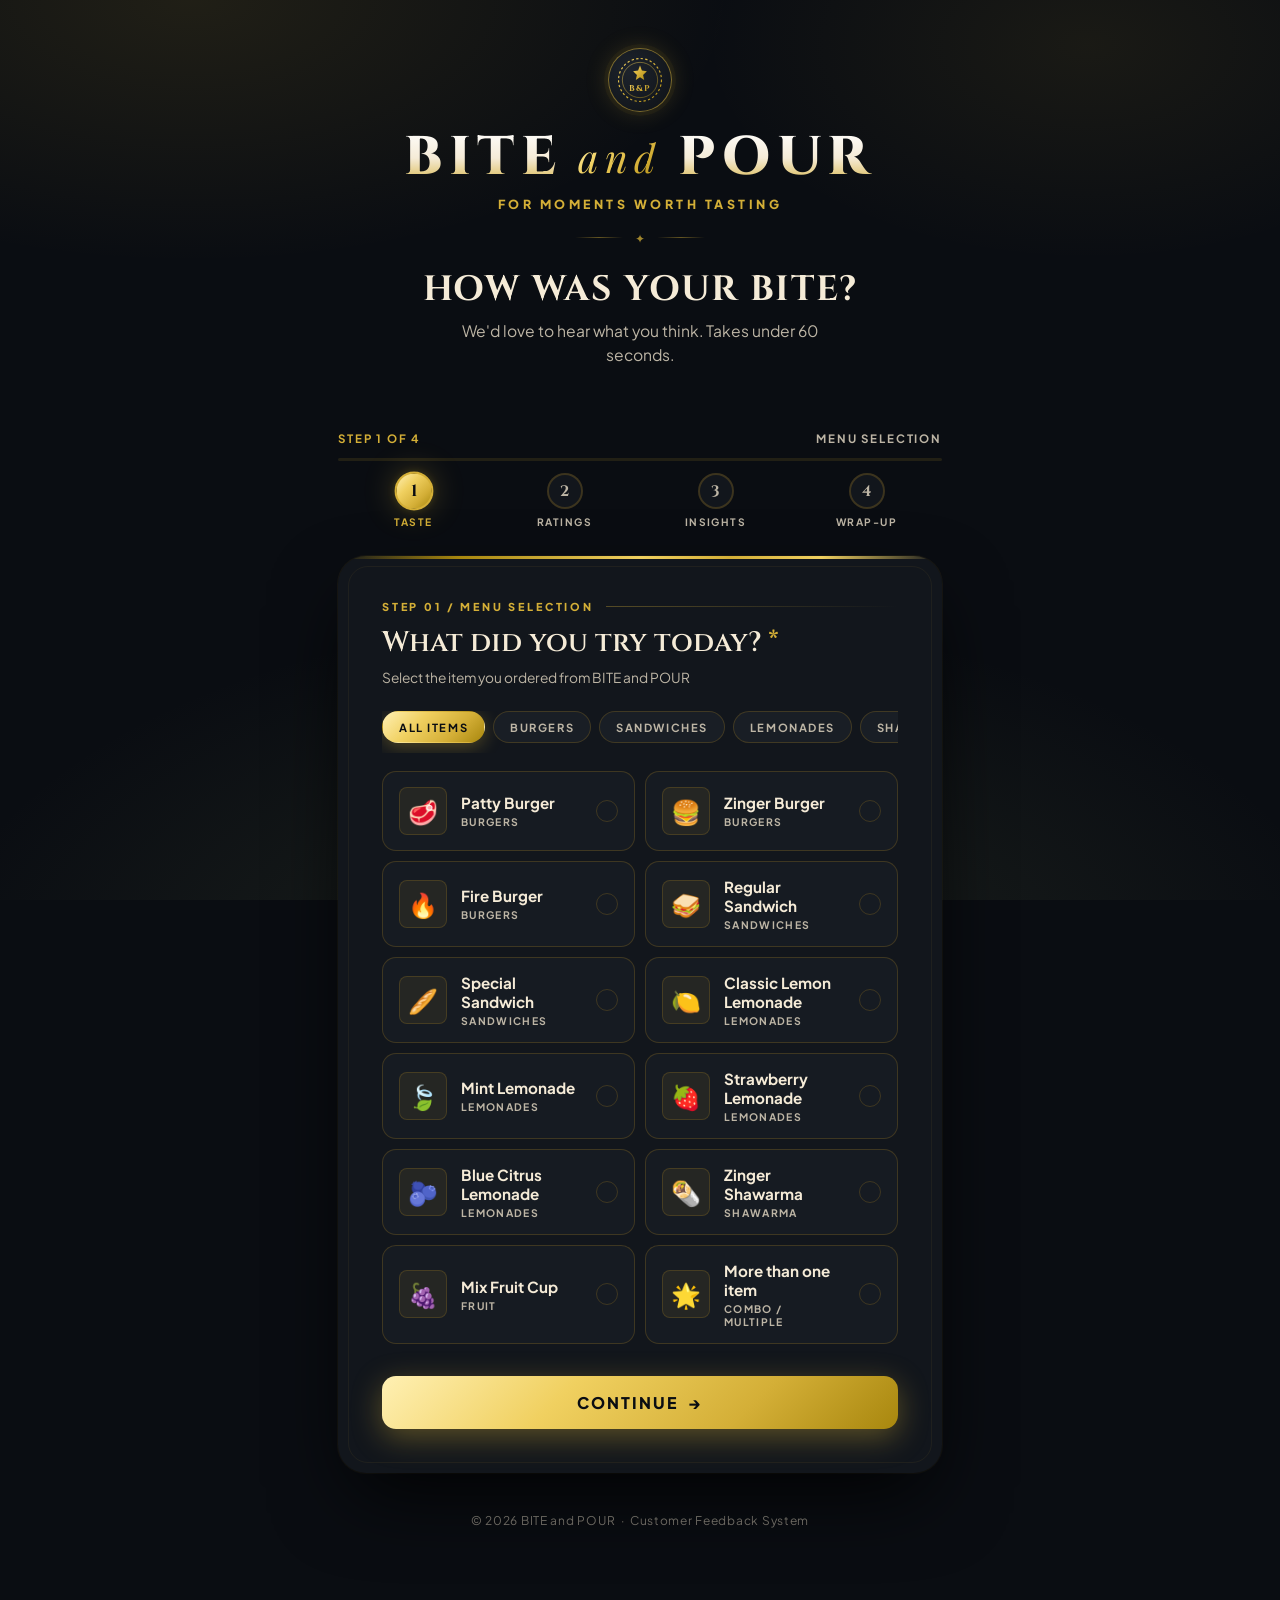
==== commit 7413831d: "feat(phase7p): the feedback site's real items and the new QR codes 16 section 2zm items 6 and 7.  Th" ====
--- a/feedback-site/netlify-deploy/index.html
+++ b/feedback-site/netlify-deploy/index.html
@@ -119,21 +119,12 @@
           <button type="button" class="cat-btn on" data-cat="all">All Items</button>
           <button type="button" class="cat-btn" data-cat="burgers">Burgers</button>
           <button type="button" class="cat-btn" data-cat="sandwiches">Sandwiches</button>
-          <button type="button" class="cat-btn" data-cat="fries">Fries</button>
-          <button type="button" class="cat-btn" data-cat="drinks">Drinks</button>
+          <button type="button" class="cat-btn" data-cat="lemonades">Lemonades</button>
+          <button type="button" class="cat-btn" data-cat="shawarma">Shawarma</button>
+          <button type="button" class="cat-btn" data-cat="fruit">Fruit</button>
         </div>
 
         <div class="product-grid" role="radiogroup" aria-label="Select menu item">
-
-          <label class="pchip" data-cat="burgers">
-            <input type="radio" name="item" value="Fire Burger">
-            <div class="picon"><span class="picon-emoji">🍔</span></div>
-            <div class="pinfo">
-              <div class="pname">Fire Burger</div>
-              <div class="pcat">Burgers</div>
-            </div>
-            <div class="pcheck">✓</div>
-          </label>
 
           <label class="pchip" data-cat="burgers">
             <input type="radio" name="item" value="Patty Burger">
@@ -145,72 +136,102 @@
             <div class="pcheck">✓</div>
           </label>
 
+          <label class="pchip" data-cat="burgers">
+            <input type="radio" name="item" value="Zinger Burger">
+            <div class="picon"><span class="picon-emoji">🍔</span></div>
+            <div class="pinfo">
+              <div class="pname">Zinger Burger</div>
+              <div class="pcat">Burgers</div>
+            </div>
+            <div class="pcheck">✓</div>
+          </label>
+
+          <label class="pchip" data-cat="burgers">
+            <input type="radio" name="item" value="Fire Burger">
+            <div class="picon"><span class="picon-emoji">🔥</span></div>
+            <div class="pinfo">
+              <div class="pname">Fire Burger</div>
+              <div class="pcat">Burgers</div>
+            </div>
+            <div class="pcheck">✓</div>
+          </label>
+
           <label class="pchip" data-cat="sandwiches">
-            <input type="radio" name="item" value="Chicken Sandwich">
+            <input type="radio" name="item" value="Regular Sandwich">
             <div class="picon"><span class="picon-emoji">🥪</span></div>
             <div class="pinfo">
-              <div class="pname">Chicken Sandwich</div>
+              <div class="pname">Regular Sandwich</div>
               <div class="pcat">Sandwiches</div>
             </div>
             <div class="pcheck">✓</div>
           </label>
 
           <label class="pchip" data-cat="sandwiches">
-            <input type="radio" name="item" value="Club Sandwich">
+            <input type="radio" name="item" value="Special Sandwich">
             <div class="picon"><span class="picon-emoji">🥖</span></div>
             <div class="pinfo">
-              <div class="pname">Club Sandwich</div>
+              <div class="pname">Special Sandwich</div>
               <div class="pcat">Sandwiches</div>
             </div>
             <div class="pcheck">✓</div>
           </label>
 
-          <label class="pchip" data-cat="fries">
-            <input type="radio" name="item" value="Fries">
-            <div class="picon"><span class="picon-emoji">🍟</span></div>
-            <div class="pinfo">
-              <div class="pname">Fries</div>
-              <div class="pcat">Fries</div>
-            </div>
-            <div class="pcheck">✓</div>
-          </label>
-
-          <label class="pchip" data-cat="drinks">
-            <input type="radio" name="item" value="Mixed Fruit Milkshake">
-            <div class="picon"><span class="picon-emoji">🥤</span></div>
-            <div class="pinfo">
-              <div class="pname">Mixed Fruit Milkshake</div>
-              <div class="pcat">Drinks</div>
-            </div>
-            <div class="pcheck">✓</div>
-          </label>
-
-          <label class="pchip" data-cat="drinks">
+          <label class="pchip" data-cat="lemonades">
+            <input type="radio" name="item" value="Classic Lemon Lemonade">
+            <div class="picon"><span class="picon-emoji">🍋</span></div>
+            <div class="pinfo">
+              <div class="pname">Classic Lemon Lemonade</div>
+              <div class="pcat">Lemonades</div>
+            </div>
+            <div class="pcheck">✓</div>
+          </label>
+
+          <label class="pchip" data-cat="lemonades">
             <input type="radio" name="item" value="Mint Lemonade">
             <div class="picon"><span class="picon-emoji">🍃</span></div>
             <div class="pinfo">
               <div class="pname">Mint Lemonade</div>
-              <div class="pcat">Drinks</div>
-            </div>
-            <div class="pcheck">✓</div>
-          </label>
-
-          <label class="pchip" data-cat="drinks">
-            <input type="radio" name="item" value="Blue Lemonade">
-            <div class="picon"><span class="picon-emoji">🫐</span></div>
-            <div class="pinfo">
-              <div class="pname">Blue Lemonade</div>
-              <div class="pcat">Drinks</div>
-            </div>
-            <div class="pcheck">✓</div>
-          </label>
-
-          <label class="pchip" data-cat="drinks">
+              <div class="pcat">Lemonades</div>
+            </div>
+            <div class="pcheck">✓</div>
+          </label>
+
+          <label class="pchip" data-cat="lemonades">
             <input type="radio" name="item" value="Strawberry Lemonade">
             <div class="picon"><span class="picon-emoji">🍓</span></div>
             <div class="pinfo">
               <div class="pname">Strawberry Lemonade</div>
-              <div class="pcat">Drinks</div>
+              <div class="pcat">Lemonades</div>
+            </div>
+            <div class="pcheck">✓</div>
+          </label>
+
+          <label class="pchip" data-cat="lemonades">
+            <input type="radio" name="item" value="Blue Citrus Lemonade">
+            <div class="picon"><span class="picon-emoji">🫐</span></div>
+            <div class="pinfo">
+              <div class="pname">Blue Citrus Lemonade</div>
+              <div class="pcat">Lemonades</div>
+            </div>
+            <div class="pcheck">✓</div>
+          </label>
+
+          <label class="pchip" data-cat="shawarma">
+            <input type="radio" name="item" value="Zinger Shawarma">
+            <div class="picon"><span class="picon-emoji">🌯</span></div>
+            <div class="pinfo">
+              <div class="pname">Zinger Shawarma</div>
+              <div class="pcat">Shawarma</div>
+            </div>
+            <div class="pcheck">✓</div>
+          </label>
+
+          <label class="pchip" data-cat="fruit">
+            <input type="radio" name="item" value="Mix Fruit Cup">
+            <div class="picon"><span class="picon-emoji">🍇</span></div>
+            <div class="pinfo">
+              <div class="pname">Mix Fruit Cup</div>
+              <div class="pcat">Fruit</div>
             </div>
             <div class="pcheck">✓</div>
           </label>
